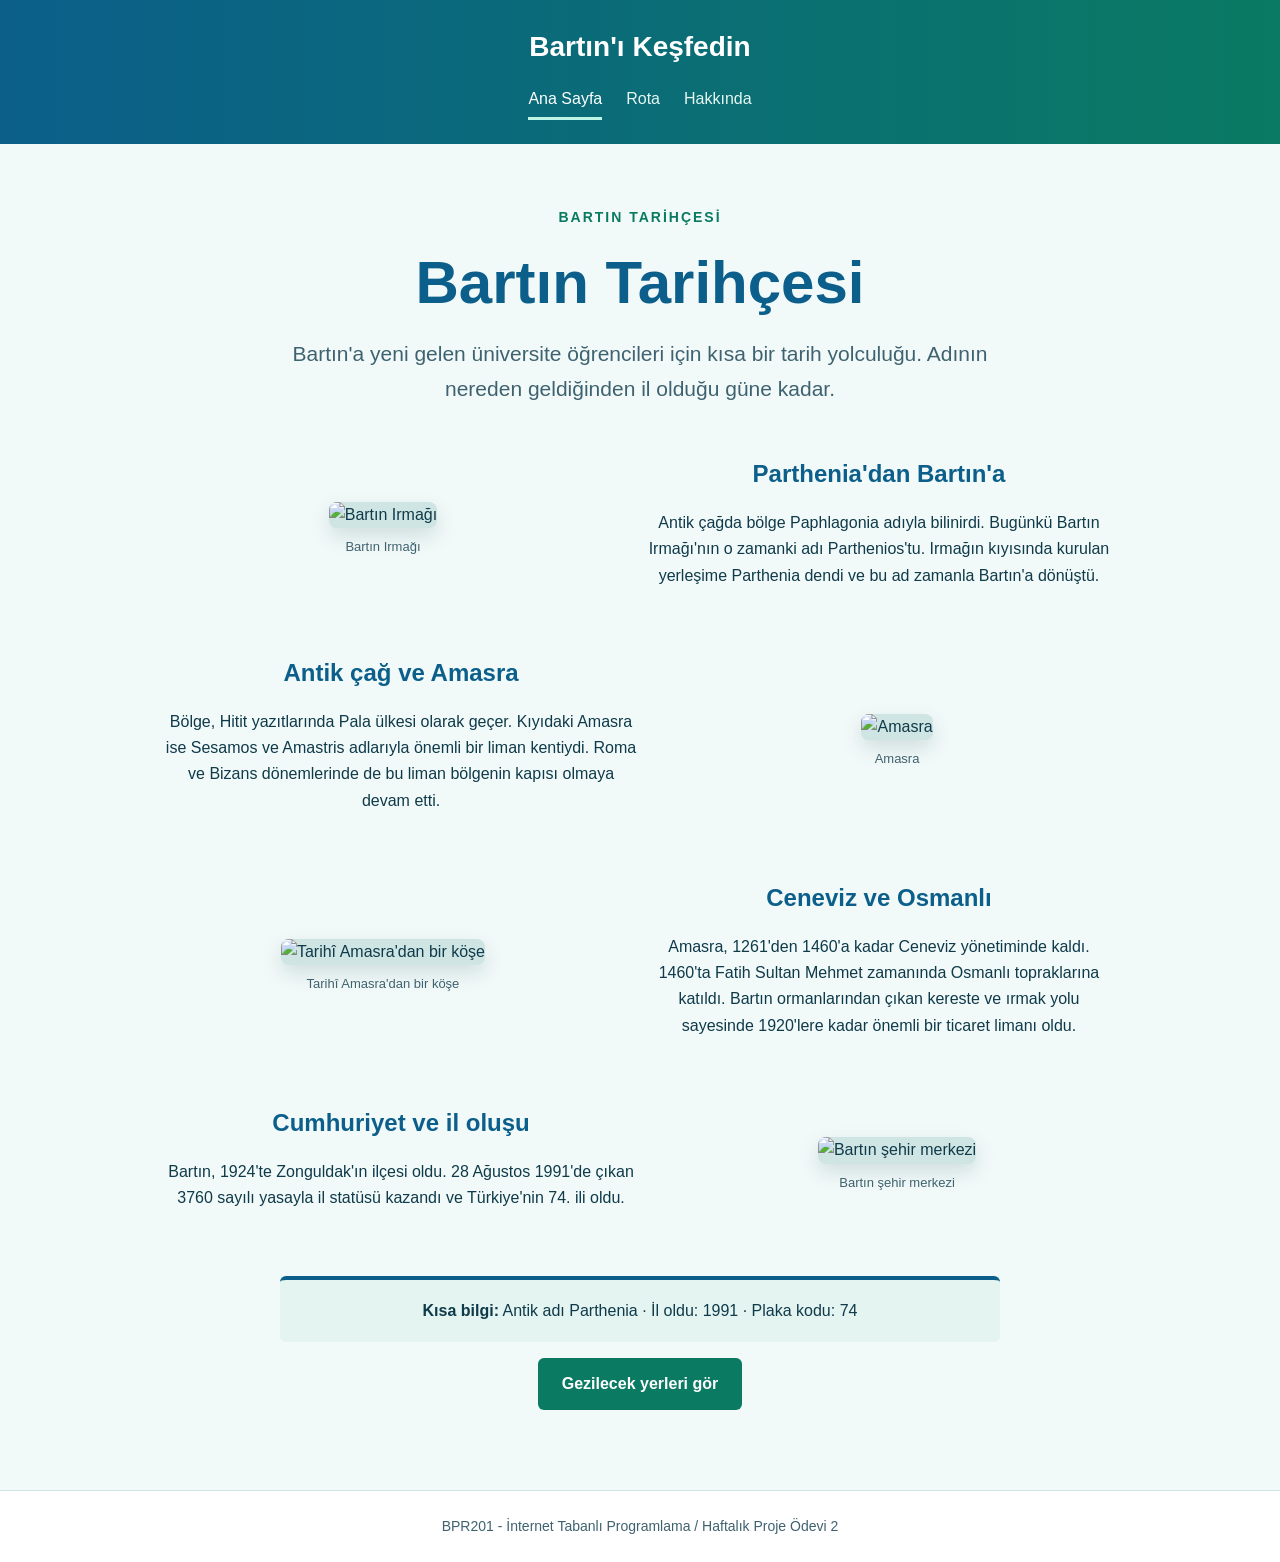
==== index.html @ fdd336ea "Add files via upload" ====
<!doctype html>
<html lang="tr">
<head>
  <meta charset="UTF-8">
  <meta name="viewport" content="width=device-width, initial-scale=1.0">
  <title>Ana Sayfa | Bartın'ı Keşfedin</title>
  <link rel="stylesheet" href="style.css">
  <script src="script.js" defer></script>
</head>
<body>
<header><div class="brand">Bartın'ı Keşfedin</div><nav aria-label="Ana menü"><a href="index.html" aria-current="page">Ana Sayfa</a>
<a href="icerikler.html">Rota</a>
<a href="hakkinda.html">Hakkında</a></nav></header>
<main class="detay"><p class="eyebrow">BARTIN TARİHÇESİ</p>
<h1>Bartın Tarihçesi</h1>
<p class="intro">Bartın'a yeni gelen üniversite öğrencileri için kısa bir tarih yolculuğu. Adının nereden geldiğinden il olduğu güne kadar.</p>
<section class="parca sol">
<figure><img src="images/tarih-1.jpg" alt="Bartın Irmağı" width="1200" height="800"><figcaption>Bartın Irmağı</figcaption></figure>
<div class="metin"><h2>Parthenia'dan Bartın'a</h2><p>Antik çağda bölge Paphlagonia adıyla bilinirdi. Bugünkü Bartın Irmağı'nın o zamanki adı Parthenios'tu. Irmağın kıyısında kurulan yerleşime Parthenia dendi ve bu ad zamanla Bartın'a dönüştü.</p></div>
</section>
<section class="parca sag">
<figure><img src="images/tarih-2.jpg" alt="Amasra" width="1200" height="800"><figcaption>Amasra</figcaption></figure>
<div class="metin"><h2>Antik çağ ve Amasra</h2><p>Bölge, Hitit yazıtlarında Pala ülkesi olarak geçer. Kıyıdaki Amasra ise Sesamos ve Amastris adlarıyla önemli bir liman kentiydi. Roma ve Bizans dönemlerinde de bu liman bölgenin kapısı olmaya devam etti.</p></div>
</section>
<section class="parca sol">
<figure><img src="images/tarih-3.jpg" alt="Tarihî Amasra'dan bir köşe" width="1200" height="800"><figcaption>Tarihî Amasra'dan bir köşe</figcaption></figure>
<div class="metin"><h2>Ceneviz ve Osmanlı</h2><p>Amasra, 1261'den 1460'a kadar Ceneviz yönetiminde kaldı. 1460'ta Fatih Sultan Mehmet zamanında Osmanlı topraklarına katıldı. Bartın ormanlarından çıkan kereste ve ırmak yolu sayesinde 1920'lere kadar önemli bir ticaret limanı oldu.</p></div>
</section>
<section class="parca sag">
<figure><img src="images/tarih-4.jpg" alt="Bartın şehir merkezi" width="1200" height="800"><figcaption>Bartın şehir merkezi</figcaption></figure>
<div class="metin"><h2>Cumhuriyet ve il oluşu</h2><p>Bartın, 1924'te Zonguldak'ın ilçesi oldu. 28 Ağustos 1991'de çıkan 3760 sayılı yasayla il statüsü kazandı ve Türkiye'nin 74. ili oldu.</p></div>
</section>
<p class="note"><strong>Kısa bilgi:</strong> Antik adı Parthenia · İl oldu: 1991 · Plaka kodu: 74</p>
<a class="button" href="icerikler.html">Gezilecek yerleri gör</a></main>
<footer>BPR201 - İnternet Tabanlı Programlama / Haftalık Proje Ödevi 2</footer>
</body>
</html>
---- style.css ----
/* Ortak görünüm: Üç HTML dosyası bu dosyayı kullanır. Renkler: mavi, yeşil, beyaz */
:root {
  --mavi: #0b5f8a;
  --yesil: #0a7a63;
  --acik-yesil: #bdf5e6;
  --zemin: #f2faf9;
  --beyaz: #ffffff;
  --yazi: #0f3a4a;
  --soluk-yazi: #3f6270;
  --cizgi: #cfe5e3;
  --gecis: 0.25s ease;
}
* { box-sizing: border-box; }
html { scroll-behavior: smooth; }
body { margin: 0; font-family: Arial, sans-serif; color: var(--yazi); background: var(--zemin); line-height: 1.65; text-align: center; }

header { background: linear-gradient(90deg, var(--mavi), var(--yesil)); color: var(--beyaz); padding: clamp(16px, 3vw, 24px) max(6vw, 20px); }
.brand { font-weight: bold; font-size: clamp(22px, 3vw, 28px); }
nav { display: flex; flex-wrap: wrap; justify-content: center; gap: clamp(14px, 3vw, 24px); margin-top: 12px; }
nav a { color: #e6f7f3; text-decoration: none; padding: 4px 0; border-bottom: 3px solid transparent; transition: color var(--gecis), border-color var(--gecis); }
nav a:hover { color: var(--beyaz); border-bottom-color: rgba(255, 255, 255, 0.55); }
nav a[aria-current="page"] { color: var(--beyaz); border-bottom-color: var(--acik-yesil); }
nav a:focus-visible { outline: 3px solid var(--beyaz); outline-offset: 5px; }

a { color: var(--mavi); }
a:focus-visible { outline: 3px solid var(--mavi); outline-offset: 5px; }
main { max-width: 1100px; margin: 0 auto; padding: clamp(28px, 5vw, 48px) clamp(16px, 3vw, 24px); min-height: 65vh; }
.eyebrow { color: var(--yesil); font-weight: bold; letter-spacing: 2px; font-size: 14px; }
h1 { font-size: clamp(32px, 5vw, 60px); line-height: 1.12; max-width: 850px; margin: 20px auto; color: var(--mavi); }
.intro { font-size: clamp(17px, 2vw, 21px); max-width: 730px; margin-left: auto; margin-right: auto; color: var(--soluk-yazi); }
.button { display: inline-block; margin: 16px 0 32px; padding: 13px 24px; background: var(--yesil); color: var(--beyaz); border-radius: 6px; text-decoration: none; font-weight: bold; transition: background var(--gecis), transform var(--gecis), box-shadow var(--gecis); }
.button:hover { background: var(--mavi); transform: translateY(-2px); box-shadow: 0 6px 14px rgba(11, 95, 138, 0.25); }
.button:focus-visible { outline: 3px solid var(--mavi); outline-offset: 4px; }

/* Kartlar: ortalanır, son satırdaki kartlar da ortada durur */
.grid { display: flex; flex-wrap: wrap; justify-content: center; gap: clamp(16px, 2.5vw, 22px); margin-top: 32px; }
article { flex: 1 1 270px; max-width: 360px; background: var(--beyaz); color: var(--yazi); border-top: 4px solid var(--yesil); border-bottom: 1px solid var(--cizgi); padding: clamp(18px, 3vw, 25px); border-radius: 6px; transition: background-color var(--gecis), color var(--gecis), box-shadow var(--gecis); }
article h2 { margin: 10px 0; font-size: clamp(20px, 2.5vw, 23px); color: var(--mavi); transition: color var(--gecis); }
.meta { font-size: 14px; color: var(--yesil); font-weight: bold; transition: color var(--gecis); }

/* Üzerine gelince kart beyazdan hafif griye döner */
article:hover { background-color: #e9edef; box-shadow: 0 8px 18px rgba(15, 58, 74, 0.12); }

.note { max-width: 720px; margin: 30px auto 0; padding: 18px 22px; border-top: 4px solid var(--mavi); background: #e3f4f1; border-radius: 6px; }
footer { border-top: 1px solid var(--cizgi); background: var(--beyaz); padding: 24px 6vw; color: var(--soluk-yazi); font-size: 14px; }


/* Rota sayfası: uzun kartlar alt alta */
.liste { display: flex; flex-direction: column; gap: 22px; margin-top: 32px; }
article.yer { display: flex; align-items: center; gap: clamp(16px, 3vw, 28px); max-width: none; flex: none; width: 100%; text-align: center; }
article.yer img { width: clamp(150px, 26%, 260px); aspect-ratio: 4 / 3; object-fit: cover; border-radius: 6px; flex-shrink: 0; background: #cfe5e3; }
.yer-metin { flex: 1; }
.yer-metin p { margin: 6px 0; }

/* Yer sayfaları: fotoğraf bir sağda, bir solda */
.detay { max-width: 1000px; }
.parca { display: flex; align-items: center; gap: clamp(20px, 4vw, 40px); margin: clamp(28px, 5vw, 48px) 0; }
.parca.sag { flex-direction: row-reverse; }
.parca figure { flex: 0 1 46%; margin: 0; }
.parca img { width: 100%; aspect-ratio: 4 / 3; object-fit: cover; border-radius: 8px; box-shadow: 0 8px 20px rgba(15, 58, 74, 0.15); background: #cfe5e3; }
.parca figcaption { font-size: 13px; color: var(--soluk-yazi); margin-top: 8px; }
.parca .metin { flex: 1; }
.parca h2 { color: var(--mavi); margin: 0 0 8px; }

@media (max-width: 700px) {
  article.yer { flex-direction: column; }
  article.yer img { width: 100%; }
  .parca, .parca.sag { flex-direction: column; }
  .parca figure { flex: none; width: 100%; }
}

/* Aşağı kaydırınca öğeler alttan süzülerek gelir (script.js bu sınıfları ekler) */
.reveal { opacity: 0; transform: translateY(40px); transition: opacity 0.7s ease, transform 0.7s ease, background-color var(--gecis), color var(--gecis), box-shadow var(--gecis); }
.reveal.gorunur { opacity: 1; transform: none; }

/* Hareketten rahatsız olan kullanıcılar için animasyonları kapat */
@media (prefers-reduced-motion: reduce) {
  html { scroll-behavior: auto; }
  *, *::before, *::after { animation: none !important; transition: none !important; }
  .reveal { opacity: 1; transform: none; }
}
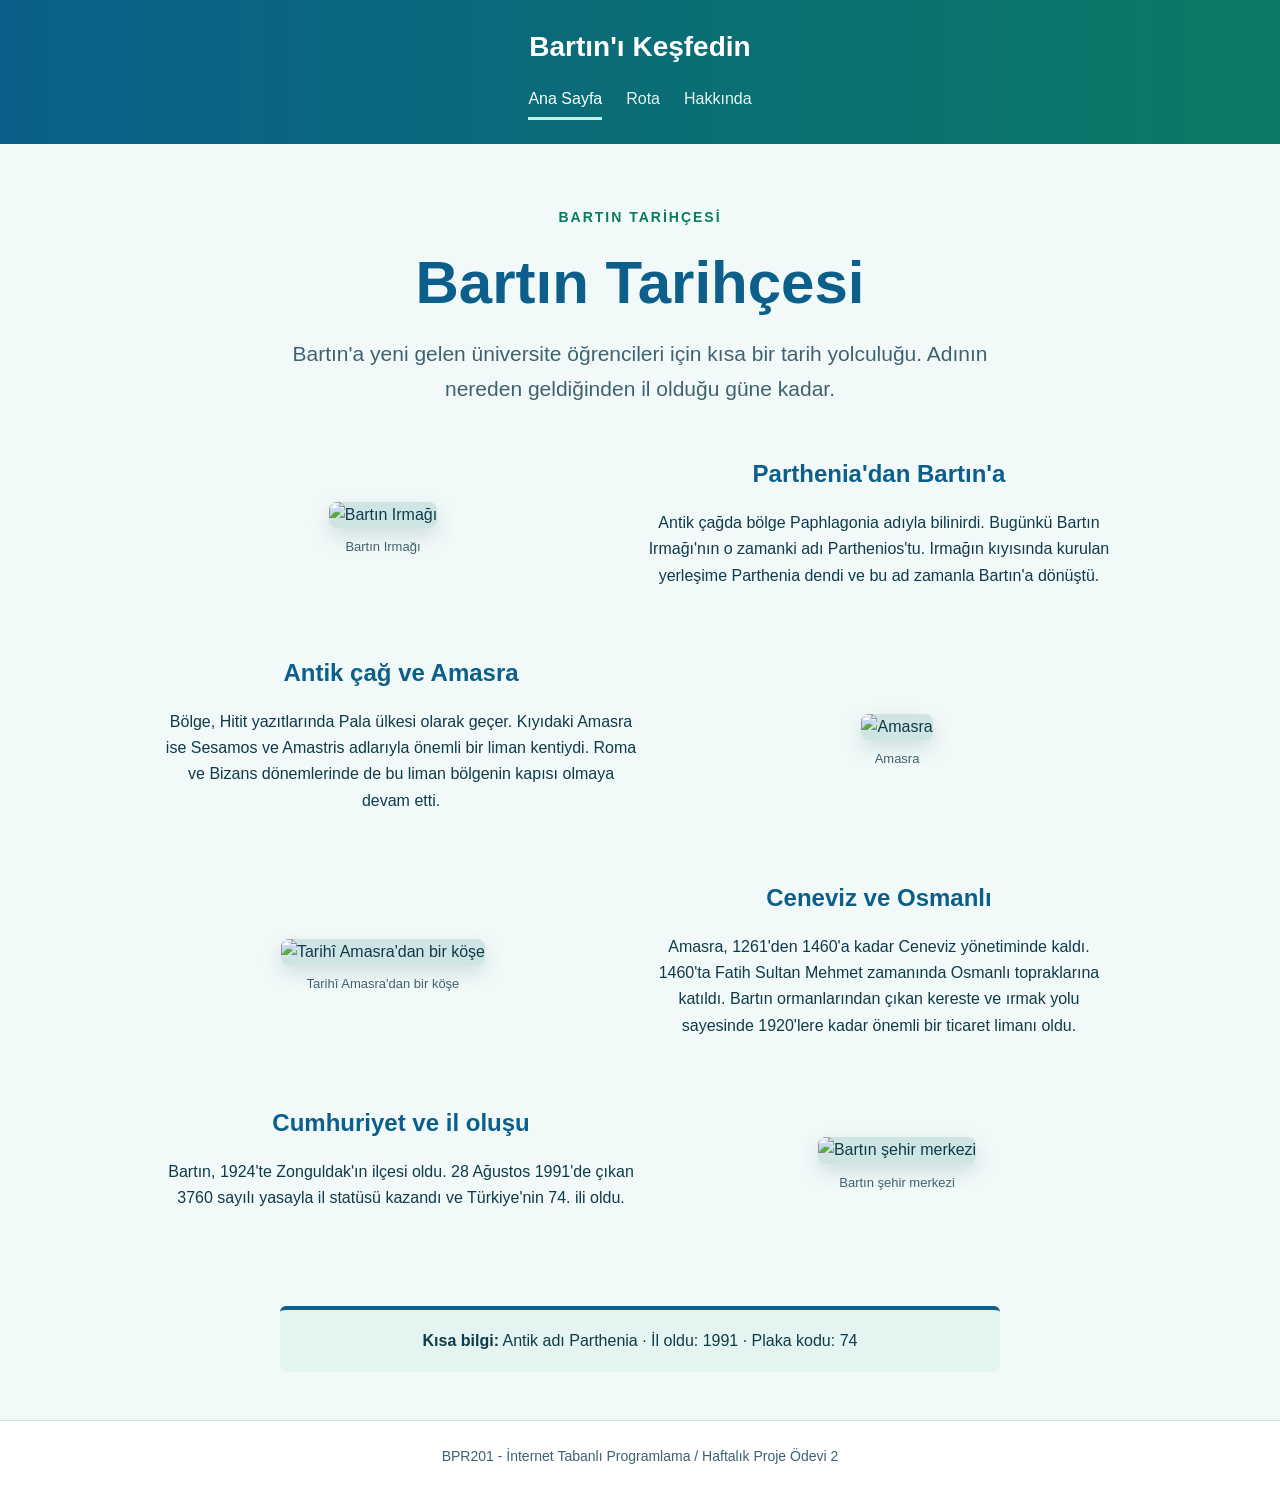
==== commit fa298c22: "Add files via upload" ====
--- a/index.html
+++ b/index.html
@@ -1,5 +1,6 @@
 <!doctype html>
 <html lang="tr">
+
 <head>
   <meta charset="UTF-8">
   <meta name="viewport" content="width=device-width, initial-scale=1.0">
@@ -7,31 +8,64 @@
   <link rel="stylesheet" href="style.css">
   <script src="script.js" defer></script>
 </head>
+
 <body>
-<header><div class="brand">Bartın'ı Keşfedin</div><nav aria-label="Ana menü"><a href="index.html" aria-current="page">Ana Sayfa</a>
-<a href="icerikler.html">Rota</a>
-<a href="hakkinda.html">Hakkında</a></nav></header>
-<main class="detay"><p class="eyebrow">BARTIN TARİHÇESİ</p>
-<h1>Bartın Tarihçesi</h1>
-<p class="intro">Bartın'a yeni gelen üniversite öğrencileri için kısa bir tarih yolculuğu. Adının nereden geldiğinden il olduğu güne kadar.</p>
-<section class="parca sol">
-<figure><img src="images/tarih-1.jpg" alt="Bartın Irmağı" width="1200" height="800"><figcaption>Bartın Irmağı</figcaption></figure>
-<div class="metin"><h2>Parthenia'dan Bartın'a</h2><p>Antik çağda bölge Paphlagonia adıyla bilinirdi. Bugünkü Bartın Irmağı'nın o zamanki adı Parthenios'tu. Irmağın kıyısında kurulan yerleşime Parthenia dendi ve bu ad zamanla Bartın'a dönüştü.</p></div>
-</section>
-<section class="parca sag">
-<figure><img src="images/tarih-2.jpg" alt="Amasra" width="1200" height="800"><figcaption>Amasra</figcaption></figure>
-<div class="metin"><h2>Antik çağ ve Amasra</h2><p>Bölge, Hitit yazıtlarında Pala ülkesi olarak geçer. Kıyıdaki Amasra ise Sesamos ve Amastris adlarıyla önemli bir liman kentiydi. Roma ve Bizans dönemlerinde de bu liman bölgenin kapısı olmaya devam etti.</p></div>
-</section>
-<section class="parca sol">
-<figure><img src="images/tarih-3.jpg" alt="Tarihî Amasra'dan bir köşe" width="1200" height="800"><figcaption>Tarihî Amasra'dan bir köşe</figcaption></figure>
-<div class="metin"><h2>Ceneviz ve Osmanlı</h2><p>Amasra, 1261'den 1460'a kadar Ceneviz yönetiminde kaldı. 1460'ta Fatih Sultan Mehmet zamanında Osmanlı topraklarına katıldı. Bartın ormanlarından çıkan kereste ve ırmak yolu sayesinde 1920'lere kadar önemli bir ticaret limanı oldu.</p></div>
-</section>
-<section class="parca sag">
-<figure><img src="images/tarih-4.jpg" alt="Bartın şehir merkezi" width="1200" height="800"><figcaption>Bartın şehir merkezi</figcaption></figure>
-<div class="metin"><h2>Cumhuriyet ve il oluşu</h2><p>Bartın, 1924'te Zonguldak'ın ilçesi oldu. 28 Ağustos 1991'de çıkan 3760 sayılı yasayla il statüsü kazandı ve Türkiye'nin 74. ili oldu.</p></div>
-</section>
-<p class="note"><strong>Kısa bilgi:</strong> Antik adı Parthenia · İl oldu: 1991 · Plaka kodu: 74</p>
-<a class="button" href="icerikler.html">Gezilecek yerleri gör</a></main>
-<footer>BPR201 - İnternet Tabanlı Programlama / Haftalık Proje Ödevi 2</footer>
+  <header>
+    <div class="brand">Bartın'ı Keşfedin</div>
+    <nav aria-label="Ana menü"><a href="index.html" aria-current="page">Ana Sayfa</a>
+      <a href="icerikler.html">Rota</a>
+      <a href="hakkinda.html">Hakkında</a>
+    </nav>
+  </header>
+  <main class="detay">
+    <p class="eyebrow">BARTIN TARİHÇESİ</p>
+    <h1>Bartın Tarihçesi</h1>
+    <p class="intro">Bartın'a yeni gelen üniversite öğrencileri için kısa bir tarih yolculuğu. Adının nereden
+      geldiğinden il olduğu güne kadar.</p>
+    <section class="parca sol">
+      <figure><img src="images/bartin-irmagi-4.jpg" alt="Bartın Irmağı" width="1200" height="800">
+        <figcaption>Bartın Irmağı</figcaption>
+      </figure>
+      <div class="metin">
+        <h2>Parthenia'dan Bartın'a</h2>
+        <p>Antik çağda bölge Paphlagonia adıyla bilinirdi. Bugünkü Bartın Irmağı'nın o zamanki adı Parthenios'tu.
+          Irmağın kıyısında kurulan yerleşime Parthenia dendi ve bu ad zamanla Bartın'a dönüştü.</p>
+      </div>
+    </section>
+    <section class="parca sag">
+      <figure><img src="images/amasra-1.jpg" alt="Amasra" width="1200" height="800">
+        <figcaption>Amasra</figcaption>
+      </figure>
+      <div class="metin">
+        <h2>Antik çağ ve Amasra</h2>
+        <p>Bölge, Hitit yazıtlarında Pala ülkesi olarak geçer. Kıyıdaki Amasra ise Sesamos ve Amastris adlarıyla önemli
+          bir liman kentiydi. Roma ve Bizans dönemlerinde de bu liman bölgenin kapısı olmaya devam etti.</p>
+      </div>
+    </section>
+    <section class="parca sol">
+      <figure><img src="images/tarih-3.jpg" alt="Tarihî Amasra'dan bir köşe" width="1200" height="800">
+        <figcaption>Tarihî Amasra'dan bir köşe</figcaption>
+      </figure>
+      <div class="metin">
+        <h2>Ceneviz ve Osmanlı</h2>
+        <p>Amasra, 1261'den 1460'a kadar Ceneviz yönetiminde kaldı. 1460'ta Fatih Sultan Mehmet zamanında Osmanlı
+          topraklarına katıldı. Bartın ormanlarından çıkan kereste ve ırmak yolu sayesinde 1920'lere kadar önemli bir
+          ticaret limanı oldu.</p>
+      </div>
+    </section>
+    <section class="parca sag">
+      <figure><img src="images/tarih-4.jpg" alt="Bartın şehir merkezi" width="1200" height="800">
+        <figcaption>Bartın şehir merkezi</figcaption>
+      </figure>
+      <div class="metin">
+        <h2>Cumhuriyet ve il oluşu</h2>
+        <p>Bartın, 1924'te Zonguldak'ın ilçesi oldu. 28 Ağustos 1991'de çıkan 3760 sayılı yasayla il statüsü kazandı ve
+          Türkiye'nin 74. ili oldu.</p>
+      </div>
+    </section>
+    <p class="note"><strong>Kısa bilgi:</strong> Antik adı Parthenia · İl oldu: 1991 · Plaka kodu: 74</p>
+  </main>
+  <footer>BPR201 - İnternet Tabanlı Programlama / Haftalık Proje Ödevi 2</footer>
 </body>
+
 </html>
